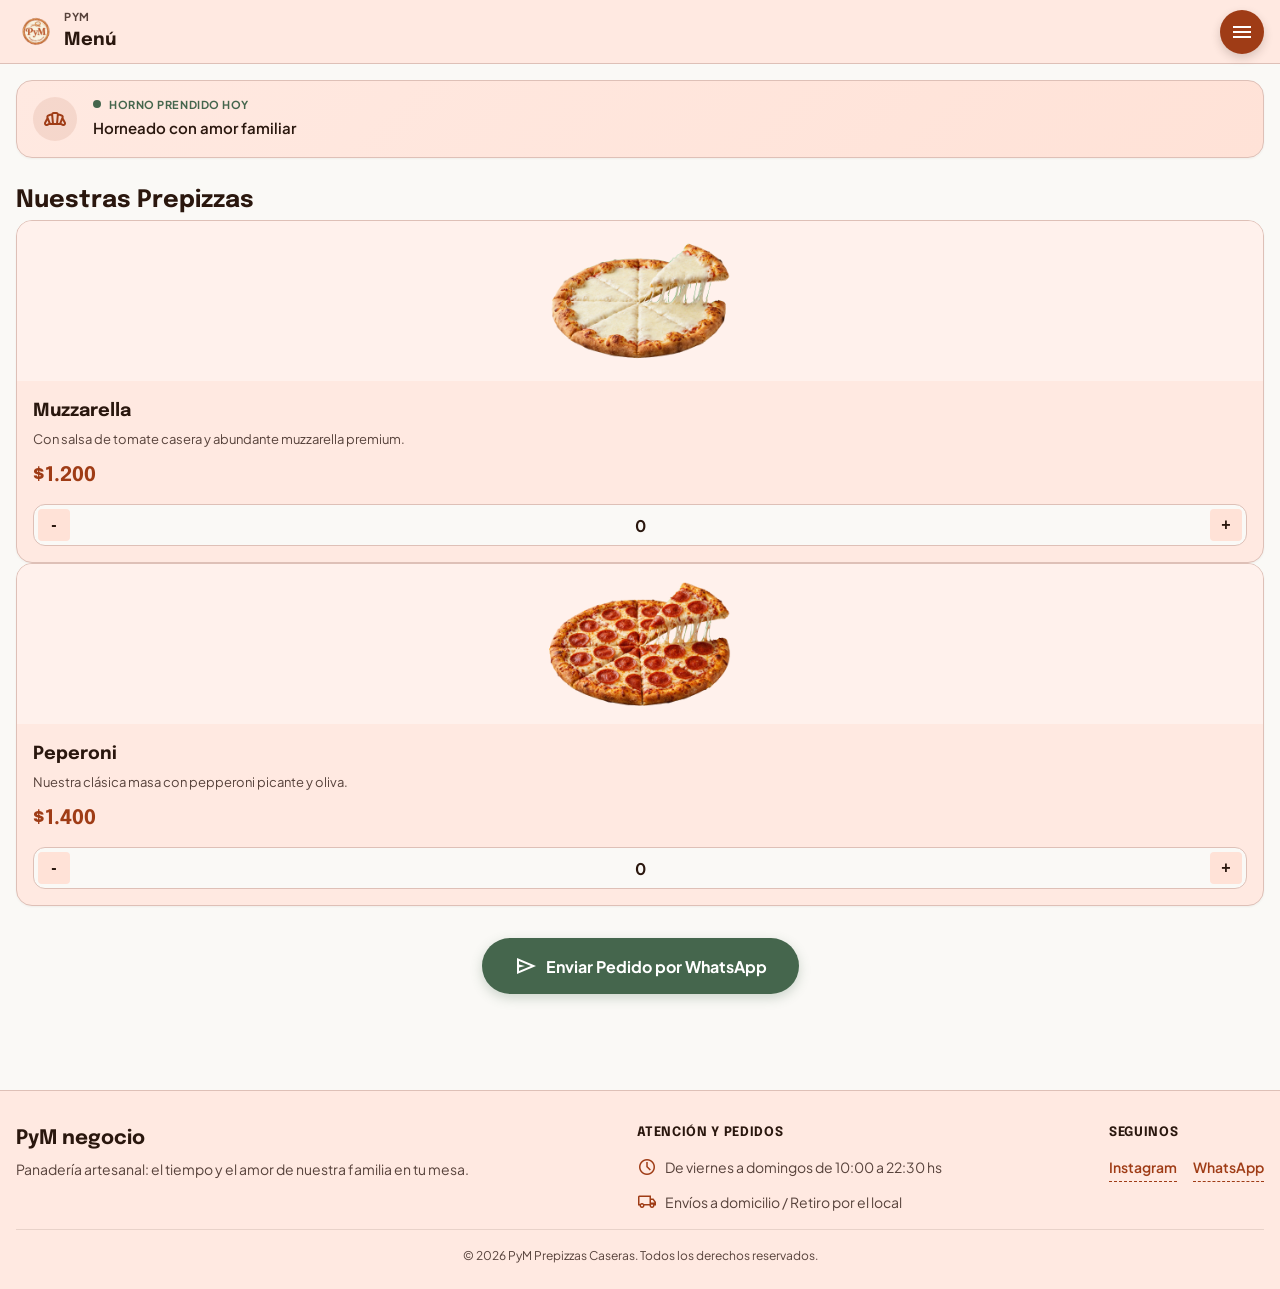
==== assets/pages/catalogo.html @ 7636c4b3 "Actualizar catalogo.html" ====
<!DOCTYPE html>
<html lang="es">
<head>
  <meta charset="utf-8">
  <meta name="viewport" content="width=device-width, initial-scale=1.0, maximum-scale=1.0, user-scalable=no, viewport-fit=cover">
  <title>Menú | PyM Prepizzas Caseras</title>
  
  <!-- Fuentes e Iconos de Google -->
  <link rel="preconnect" href="https://fonts.googleapis.com">
  <link rel="preconnect" href="https://fonts.gstatic.com" crossorigin>
  <link href="https://fonts.googleapis.com/css2?family=Epilogue:wght@600;700&family=Plus+Jakarta+Sans:wght@400;600;700&display=swap" rel="stylesheet">
  <link href="https://fonts.googleapis.com/css2?family=Material+Symbols+Outlined:opsz,wght,FILL,GRAD@20..48,100..700,0..1,-50..200" rel="stylesheet">
  
  <!-- Tu CSS Central -->
  <link rel="stylesheet" href="../../css/main.css">
</head> <!-- 🌟 CORRECCIÓN 1: Cerramos el head de forma correcta aquí -->
<body>

  <!-- Encabezado fijo de la app -->
  <header class="header-principal">
    
    <!-- Bloque de Marca -->
    <div class="marca-contenedor">
      <!-- 🌟 CORRECCIÓN: Envolvemos todo el bloque de marca en un enlace al index -->
      <a href="../../index.html" class="marca-contenedor-link" aria-label="Volver al inicio">
        <img src="../images/pym.png" alt="Logo PyM - Prepizzas Caseras" class="logo-imagen">
        <div class="marca-texto">
          <span class="marca-subtitulo">PyM</span>
          <h1 class="marca-titulo-pagina">Menú</h1>
        </div>
      </a>
    </div>

    <!-- Menú de Navegación Flotante Desplegable -->
    <div class="menu-desplegable-contenedor">
      
      <!-- Botón Circular que activa el menú -->
      <button type="button" class="btn-menu-disparador" id="btn-menu" aria-label="Abrir menú de navegación" aria-expanded="false" aria-controls="menu-opciones">
        <span class="material-symbols-outlined icono-menu" aria-hidden="true">menu</span>
        <span class="material-symbols-outlined icono-cerrar" aria-hidden="true" style="display: none;">close</span>
      </button>

      <!-- Panel con las opciones de navegación (El círculo que se agranda) -->
      <nav class="nav-opciones" id="menu-opciones" aria-hidden="true">
        <ul class="nav-lista-enlaces">
          <li>
            <a href="../../index.html" class="enlace-menu">
              <span class="material-symbols-outlined" aria-hidden="true">home</span>
              <span>Inicio</span>
            </a>
          </li>
          <li>
            <a href="./assets/pages/catalogo.html" class="enlace-menu">
              <span class="material-symbols-outlined" aria-hidden="true">local_pizza</span>
              <span>Catálogo de Pizzas</span>
            </a>
          </li>
          <li>
            <a href="./assets/pages/carrito.html" class="enlace-menu">
              <span class="material-symbols-outlined" aria-hidden="true">shopping_cart</span>
              <span>Mi Carrito</span>
            </a>
          </li>
        </ul>
      </nav>
      
    </div>
     
  </header>

  <!-- Sistema de Notificaciones (Oculto al inicio) -->
  <div id="toast-alerta" class="toast-mensaje" role="status" aria-live="polite">
    <span class="material-symbols-outlined" aria-hidden="true">check_circle</span>
    <span class="toast-texto">¡Agregado con éxito!</span>
  </div>

  <!-- Contenido Principal Desplazable -->
  <main class="contenido-principal">
    
    <!-- Sección 1: Banners y Promociones -->
    <section class="seccion-promos" aria-label="Anuncios y Promociones">
      <div class="banner-horno">
        <div class="banner-icono-decorativo">
          <span class="material-symbols-outlined" aria-hidden="true">bakery_dining</span>
        </div>
        <div class="banner-info">
          <div class="banner-estado-linea">
            <span class="punto-pulso" aria-hidden="true"></span>
            <h2 class="banner-subtitulo">Horno prendido hoy</h2>
          </div>
          <p class="banner-texto-destacado">Horneado con amor familiar</p>
        </div>
      </div>
    </section>
    <!-- catalogo.html -->
    <section class="seccion-catalogo" aria-labelledby="titulo-catalogo">
    <h2 id="titulo-catalogo" class="titulo-seccion-productos">Nuestras Prepizzas</h2>
    
    <!-- 🌟 La Grilla Responsiva que ya tienes en tu layout.css -->
    <div class="grid-products">
        
        <!-- Tarjeta de Producto 1: Muzzarella -->
        <article class="tarjeta-producto" data-id="1" data-nombre="Prepizza de Muzzarella" data-precio="1200">
        <img src="../images/muza.png" alt="Prepizza de Muzzarella" class="producto-img">
        <div class="producto-info">
            <h3 class="producto-titulo">Muzzarella</h3>
            <p class="producto-descripcion">Con salsa de tomate casera y abundante muzzarella premium.</p>
            <span class="producto-precio">$1.200</span>
            
            <!-- Selectores de Cantidad -->
            <div class="control-cantidad">
            <button type="button" class="btn-cantidad btn-restar">-</button>
            <span class="cantidad-valor">0</span>
            <button type="button" class="btn-cantidad btn-sumar">+</button>
            </div>
        </div>
        </article>

        <!-- Tarjeta de Producto 2: Pepperoni -->
        <article class="tarjeta-producto" data-id="2" data-nombre="Prepizza de Peperoni" data-precio="1400">
        <img src="../images/pepper.png" alt="Prepizza de Peperoni" class="producto-img">
        <div class="producto-info">
            <h3 class="producto-titulo">Peperoni</h3>
            <p class="producto-descripcion">Nuestra clásica masa con pepperoni picante y oliva.</p>
            <span class="producto-precio">$1.400</span>
            
            <div class="control-cantidad">
            <button type="button" class="btn-cantidad btn-restar">-</button>
            <span class="cantidad-valor">0</span>
            <button type="button" class="btn-cantidad btn-sumar">+</button>
            </div>
        </div>
        </article>

    </div>

    <!-- Botón Global flotante o fijo abajo para enviar el Pedido -->
    <div class="contenedor-accion-pedido">
        <button type="button" id="btn-enviar-whatsapp" class="btn-whatsapp-pedido">
        <span class="material-symbols-outlined">send</span>
        Enviar Pedido por WhatsApp
        </button>
    </div>
    </section>


  </main> <!-- 🌟 CORRECCIÓN 3: Cerramos el main AQUÍ para liberar al footer inferior -->

  <!-- Pie de Página Semántico Global (Ubicado correctamente en la raíz) -->
  <footer class="footer-principal">
      <div class="footer-contenido">
          
          <!-- Bloque de Marca -->
          <div class="footer-columna-marca">
              <h2 class="footer-marca-titulo">PyM negocio</h2>
              <p class="footer-marca-descripcion">Panadería artesanal: el tiempo y el amor de nuestra familia en tu mesa.</p>
          </div>

          <!-- Bloque de Horarios y Pedidos -->
          <div class="footer-columna-info">
              <h3 class="footer-seccion-titulo">Atención y Pedidos</h3>
              <ul class="footer-lista-datos">
                  <li>
                      <span class="material-symbols-outlined">schedule</span>
                      De viernes a domingos de 10:00 a 22:30 hs
                  </li>
                  <li>
                      <span class="material-symbols-outlined">local_shipping</span>
                      Envíos a domicilio / Retiro por el local
                  </li>
              </ul>
          </div>

          <!-- Bloque de Redes -->
          <div class="footer-columna-redes">
              <h3 class="footer-seccion-titulo">Seguinos</h3>
              <div class="footer-nav-redes">
                  <a href="#" class="enlace-red">Instagram</a>
                  <a href="#" class="enlace-red">WhatsApp</a>
              </div>
          </div>

      </div>

      <!-- Línea final de derechos de autor -->
      <div class="footer-derechos">
          <p>&copy; 2026 PyM Prepizzas Caseras. Todos los derechos reservados.</p>
      </div>
  </footer>

  <!-- Tu JavaScript Central -->
  <script src="../js/main.js" defer></script>
</body>
</html>
---- css/main.css ----
/* ==========================================================================
   PROJECT: PyM - MAIN ARCHIVE
   ========================================================================== */

/* 1. CONFIGURACIONES GLOBALES (Tokens de diseño) */
@import "./settings/variables.css";
@import "./settings/typography.css";

/* 2. ESTILOS BASE (Reset y elementos HTML puros) */
@import "./base/base.css";

/* 3. ESTRUCTURA (Contenedores y grillas) */
@import "./layout/layout.css";

/* 4. COMPONENTES (Elementos de interfaz reutilizables) */
@import "./components/components.css";
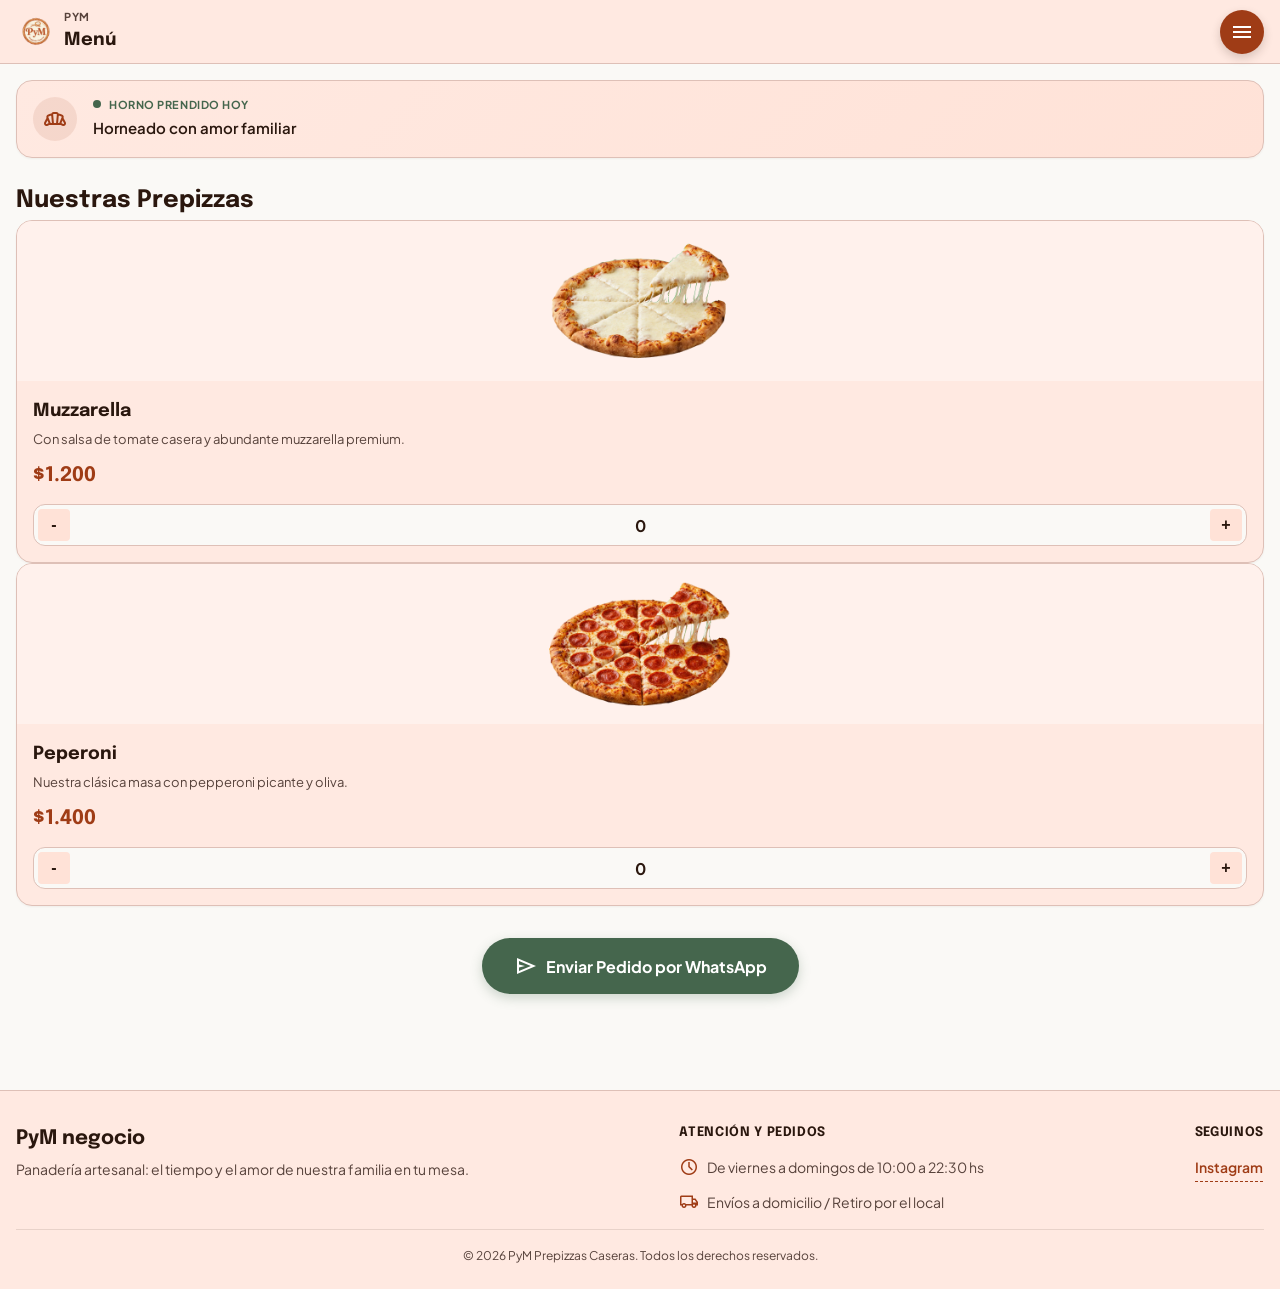
==== commit e44746b3: "Actualizar catalogo.html" ====
--- a/assets/pages/catalogo.html
+++ b/assets/pages/catalogo.html
@@ -176,7 +176,6 @@
               <h3 class="footer-seccion-titulo">Seguinos</h3>
               <div class="footer-nav-redes">
                   <a href="#" class="enlace-red">Instagram</a>
-                  <a href="#" class="enlace-red">WhatsApp</a>
               </div>
           </div>
 
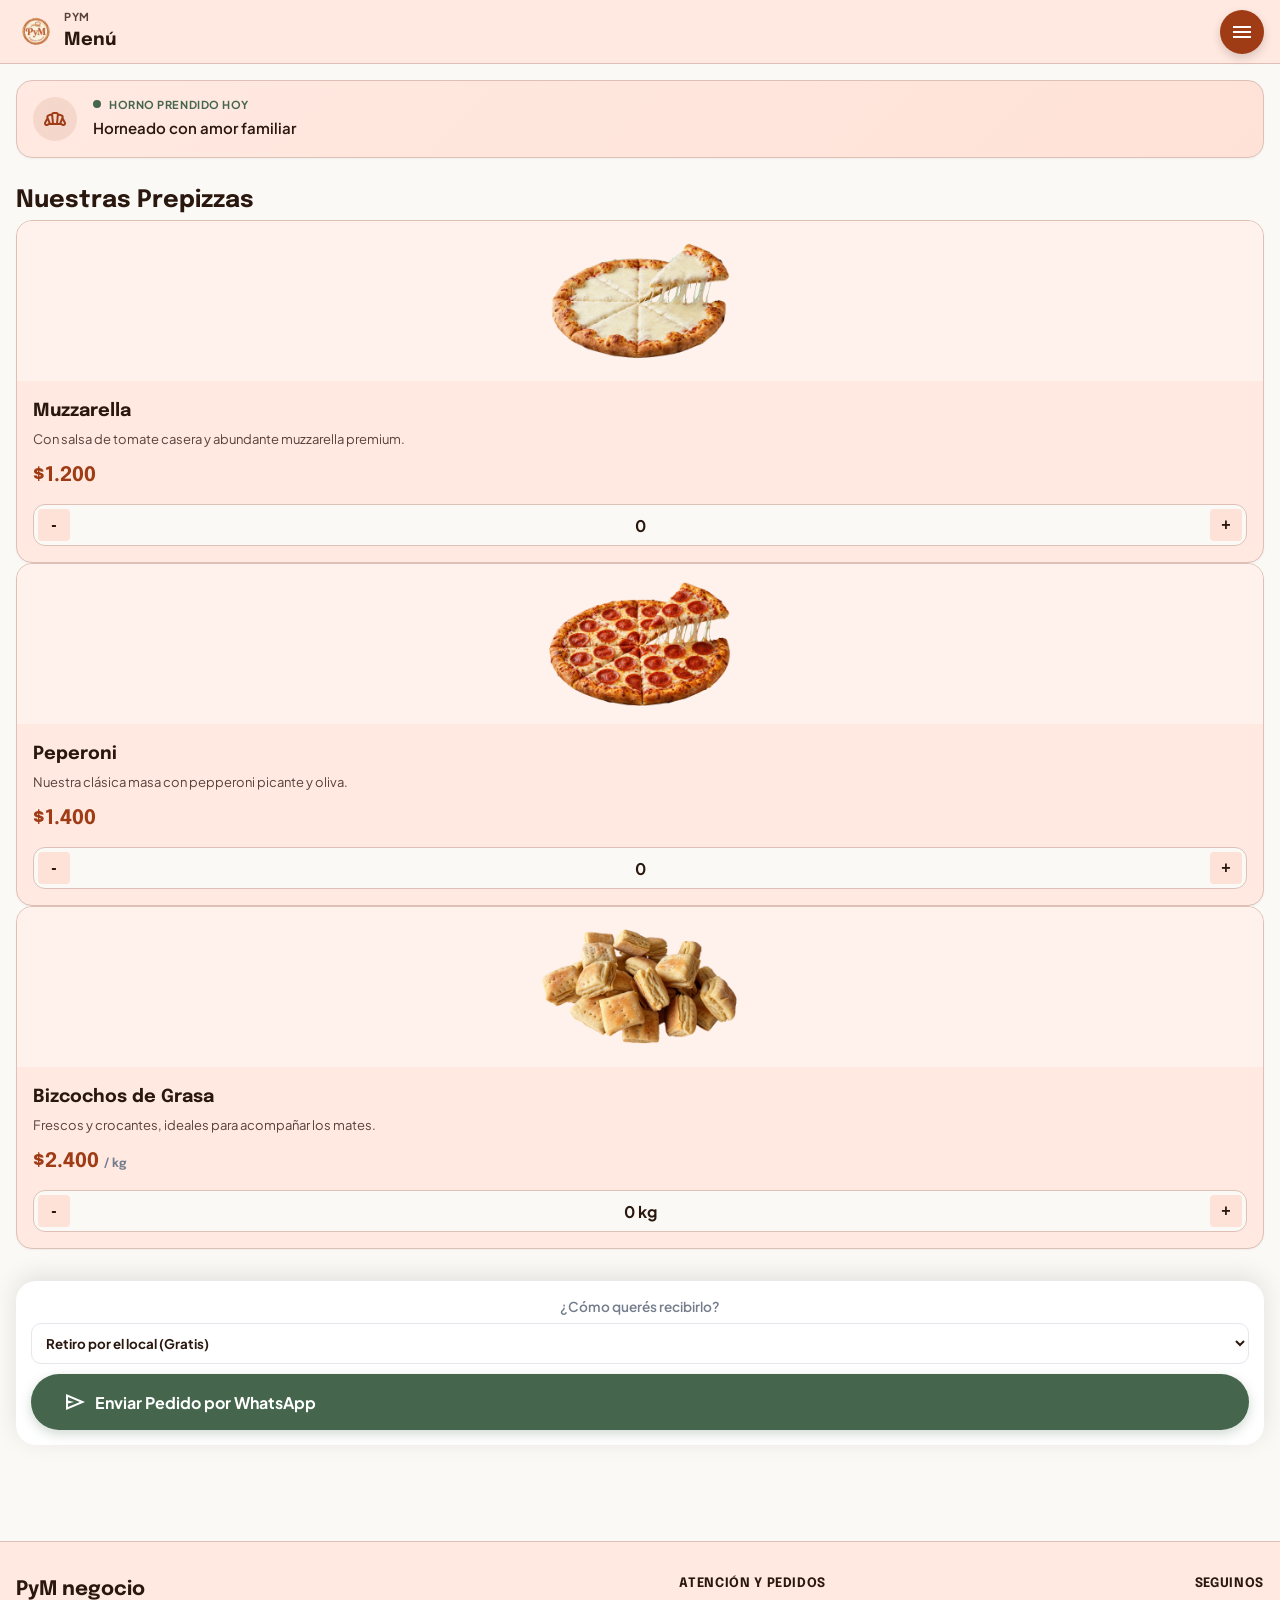
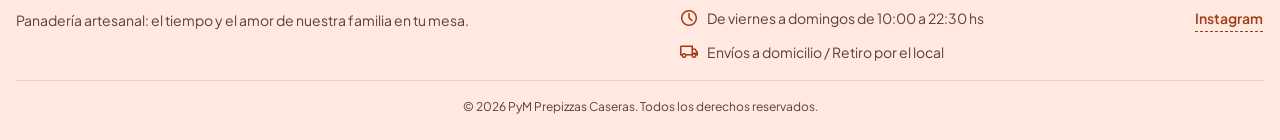
==== commit 977e7e9c: "10/9 actualziación general modificaciones generales html y ajuste de css y js" ====
--- a/assets/pages/catalogo.html
+++ b/assets/pages/catalogo.html
@@ -56,9 +56,9 @@
             </a>
           </li>
           <li>
-            <a href="./assets/pages/carrito.html" class="enlace-menu">
-              <span class="material-symbols-outlined" aria-hidden="true">shopping_cart</span>
-              <span>Mi Carrito</span>
+            <a href="./assets/pages/detalle-producto.html" class="enlace-menu">
+              <span class="material-symbols-outlined" aria-hidden="true">flatware</span>
+              <span>//Nuestros productos</span>
             </a>
           </li>
         </ul>
@@ -131,17 +131,51 @@
             </div>
         </div>
         </article>
-
-    </div>
-
-    <!-- Botón Global flotante o fijo abajo para enviar el Pedido -->
+        <!-- Tarjeta de Producto 3: Bizcochos de grasa (Venta por peso) -->
+          <article class="tarjeta-producto" data-id="3" data-nombre="Bizcochos de grasa" data-precio="2400" data-unidad="peso">
+              <img src="../images/bizcochitos_cuadrados_transp.png" alt="Bizcochos de grasa" class="producto-img">
+              <div class="producto-info">
+                  <h3 class="producto-titulo">Bizcochos de Grasa</h3>
+                  <p class="producto-descripcion">Frescos y crocantes, ideales para acompañar los mates.</p>
+                  <span class="producto-precio">$2.400 <small style="font-size: 0.75rem; color: #747d8c;">/ kg</small></span>
+                  
+                  <div class="control-cantidad">
+                      <button type="button" class="btn-cantidad btn-restar" data-accion="restar">-</button>
+                      <span class="cantidad-valor">0 kg</span>
+                      <button type="button" class="btn-cantidad btn-sumar" data-accion="sumar">+</button>
+                  </div>
+              </div>
+          </article>
+    </div>
+
+
+    <!-- Reemplazá el contenedor del botón flotante por este -->
     <div class="contenedor-accion-pedido">
+        
+        <!-- Selector de tipo de entrega -->
+        <div class="opciones-entrega">
+            <label for="selector-entrega" class="label-entrega">¿Cómo querés recibirlo?</label>
+            <select id="selector-entrega" class="select-entrega">
+                <option value="retiro">Retiro por el local (Gratis)</option>
+                <option value="delivery">Envío a domicilio (Costo adicional)</option>
+            </select>
+            <!-- 🌟 NUEVA NOTA ACLARATORIA DE DISTANCIA -->
+            <small id="nota-distancia" class="nota-adicional" style="display: none; color: #ff4757; font-size: 0.8rem; margin-top: 4px; font-weight: 600;">
+                ⚠️ Envío disponible hasta 3 km de distancia del local.
+            </small>
+        </div>
+
+        <!-- Campo de dirección (Oculto por defecto, se muestra si eligen Delivery) -->
+        <div id="contenedor-direccion" class="campo-direccion" style="display: none;">
+            <input type="text" id="input-direccion" placeholder="Ingresá tu dirección (Ej: Av. Rivadavia 1234)" aria-label="Dirección de envío">
+        </div>
+
+        <!-- Botón Global flotante para enviar el Pedido -->
         <button type="button" id="btn-enviar-whatsapp" class="btn-whatsapp-pedido">
-        <span class="material-symbols-outlined">send</span>
-        Enviar Pedido por WhatsApp
+            <span class="material-symbols-outlined">send</span>
+            <span>Enviar Pedido por WhatsApp</span>
         </button>
     </div>
-    </section>
 
 
   </main> <!-- 🌟 CORRECCIÓN 3: Cerramos el main AQUÍ para liberar al footer inferior -->
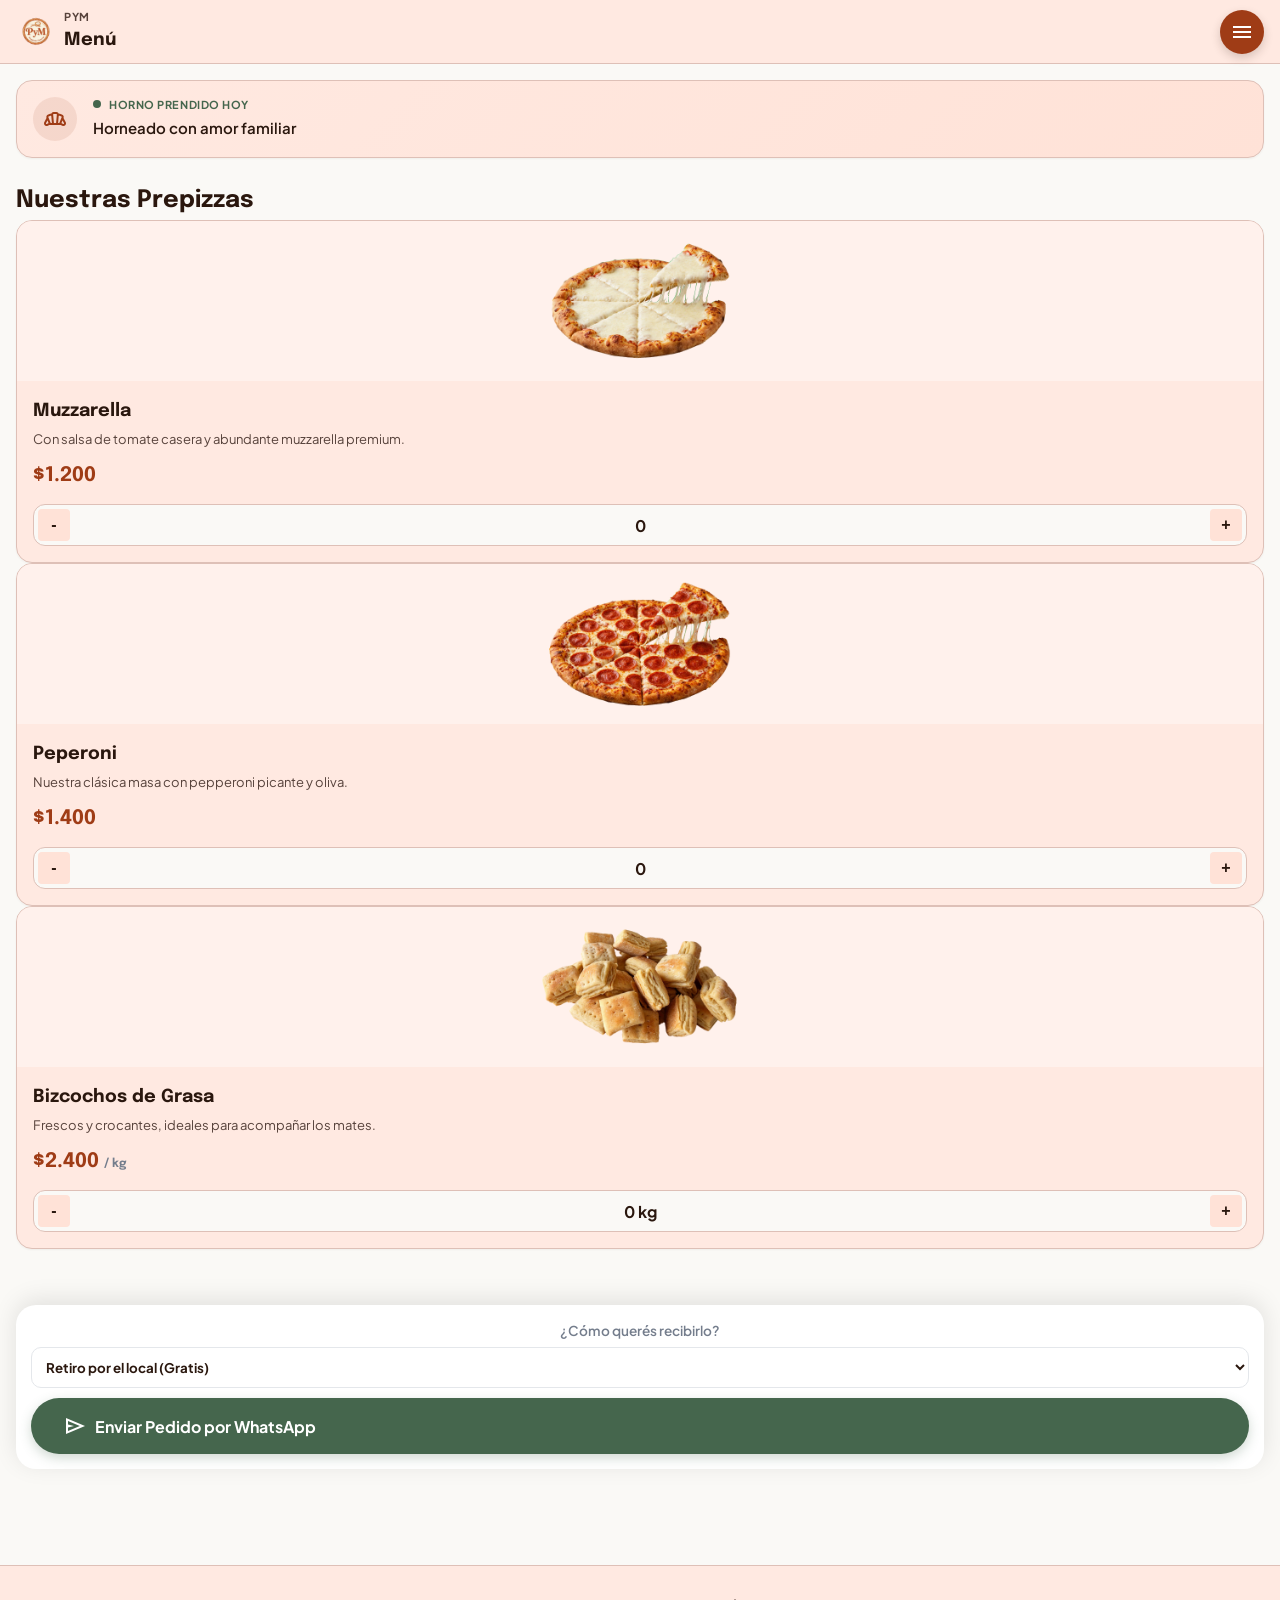
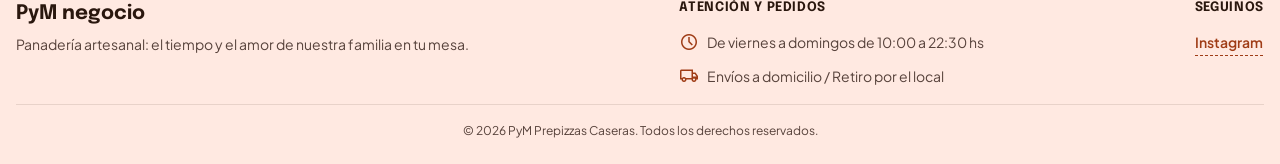
==== commit 099fe092: "29/9 Agregado detalle producto y división de imágenes y videos" ====
--- a/assets/pages/catalogo.html
+++ b/assets/pages/catalogo.html
@@ -94,59 +94,60 @@
     </section>
     <!-- catalogo.html -->
     <section class="seccion-catalogo" aria-labelledby="titulo-catalogo">
-    <h2 id="titulo-catalogo" class="titulo-seccion-productos">Nuestras Prepizzas</h2>
-    
-    <!-- 🌟 La Grilla Responsiva que ya tienes en tu layout.css -->
-    <div class="grid-products">
+        <h2 id="titulo-catalogo" class="titulo-seccion-productos">Nuestras Prepizzas</h2>
         
-        <!-- Tarjeta de Producto 1: Muzzarella -->
-        <article class="tarjeta-producto" data-id="1" data-nombre="Prepizza de Muzzarella" data-precio="1200">
-        <img src="../images/muza.png" alt="Prepizza de Muzzarella" class="producto-img">
-        <div class="producto-info">
-            <h3 class="producto-titulo">Muzzarella</h3>
-            <p class="producto-descripcion">Con salsa de tomate casera y abundante muzzarella premium.</p>
-            <span class="producto-precio">$1.200</span>
+        <!-- 🌟 La Grilla Responsiva que ya tienes en tu layout.css -->
+        <div class="grid-products">
             
-            <!-- Selectores de Cantidad -->
-            <div class="control-cantidad">
-            <button type="button" class="btn-cantidad btn-restar">-</button>
-            <span class="cantidad-valor">0</span>
-            <button type="button" class="btn-cantidad btn-sumar">+</button>
+            <!-- Tarjeta de Producto 1: Muzzarella -->
+            <article class="tarjeta-producto" data-id="1" data-nombre="Prepizza de Muzzarella" data-precio="1200">
+            <img src="../images/muza.png" alt="Prepizza de Muzzarella" class="producto-img">
+            <div class="producto-info">
+                <h3 class="producto-titulo">Muzzarella</h3>
+                <p class="producto-descripcion">Con salsa de tomate casera y abundante muzzarella premium.</p>
+                <span class="producto-precio">$1.200</span>
+                
+                <!-- Selectores de Cantidad -->
+                <div class="control-cantidad">
+                <button type="button" class="btn-cantidad btn-restar">-</button>
+                <span class="cantidad-valor">0</span>
+                <button type="button" class="btn-cantidad btn-sumar">+</button>
+                </div>
             </div>
-        </div>
-        </article>
-
-        <!-- Tarjeta de Producto 2: Pepperoni -->
-        <article class="tarjeta-producto" data-id="2" data-nombre="Prepizza de Peperoni" data-precio="1400">
-        <img src="../images/pepper.png" alt="Prepizza de Peperoni" class="producto-img">
-        <div class="producto-info">
-            <h3 class="producto-titulo">Peperoni</h3>
-            <p class="producto-descripcion">Nuestra clásica masa con pepperoni picante y oliva.</p>
-            <span class="producto-precio">$1.400</span>
-            
-            <div class="control-cantidad">
-            <button type="button" class="btn-cantidad btn-restar">-</button>
-            <span class="cantidad-valor">0</span>
-            <button type="button" class="btn-cantidad btn-sumar">+</button>
+            </article>
+
+            <!-- Tarjeta de Producto 2: Pepperoni -->
+            <article class="tarjeta-producto" data-id="2" data-nombre="Prepizza de Peperoni" data-precio="1400">
+            <img src="../images/pepper.png" alt="Prepizza de Peperoni" class="producto-img">
+            <div class="producto-info">
+                <h3 class="producto-titulo">Peperoni</h3>
+                <p class="producto-descripcion">Nuestra clásica masa con pepperoni picante y oliva.</p>
+                <span class="producto-precio">$1.400</span>
+                
+                <div class="control-cantidad">
+                <button type="button" class="btn-cantidad btn-restar">-</button>
+                <span class="cantidad-valor">0</span>
+                <button type="button" class="btn-cantidad btn-sumar">+</button>
+                </div>
             </div>
-        </div>
-        </article>
-        <!-- Tarjeta de Producto 3: Bizcochos de grasa (Venta por peso) -->
-          <article class="tarjeta-producto" data-id="3" data-nombre="Bizcochos de grasa" data-precio="2400" data-unidad="peso">
-              <img src="../images/bizcochitos_cuadrados_transp.png" alt="Bizcochos de grasa" class="producto-img">
-              <div class="producto-info">
-                  <h3 class="producto-titulo">Bizcochos de Grasa</h3>
-                  <p class="producto-descripcion">Frescos y crocantes, ideales para acompañar los mates.</p>
-                  <span class="producto-precio">$2.400 <small style="font-size: 0.75rem; color: #747d8c;">/ kg</small></span>
-                  
-                  <div class="control-cantidad">
-                      <button type="button" class="btn-cantidad btn-restar" data-accion="restar">-</button>
-                      <span class="cantidad-valor">0 kg</span>
-                      <button type="button" class="btn-cantidad btn-sumar" data-accion="sumar">+</button>
+            </article>
+            <!-- Tarjeta de Producto 3: Bizcochos de grasa (Venta por peso) -->
+              <article class="tarjeta-producto" data-id="3" data-nombre="Bizcochos de grasa" data-precio="2400" data-unidad="peso">
+                  <img src="../images/bizcochitos_cuadrados_transp.png" alt="Bizcochos de grasa" class="producto-img">
+                  <div class="producto-info">
+                      <h3 class="producto-titulo">Bizcochos de Grasa</h3>
+                      <p class="producto-descripcion">Frescos y crocantes, ideales para acompañar los mates.</p>
+                      <span class="producto-precio">$2.400 <small style="font-size: 0.75rem; color: #747d8c;">/ kg</small></span>
+                      
+                      <div class="control-cantidad">
+                          <button type="button" class="btn-cantidad btn-restar" data-accion="restar">-</button>
+                          <span class="cantidad-valor">0 kg</span>
+                          <button type="button" class="btn-cantidad btn-sumar" data-accion="sumar">+</button>
+                      </div>
                   </div>
-              </div>
-          </article>
-    </div>
+              </article>
+        </div>
+    </section>
 
 
     <!-- Reemplazá el contenedor del botón flotante por este -->
